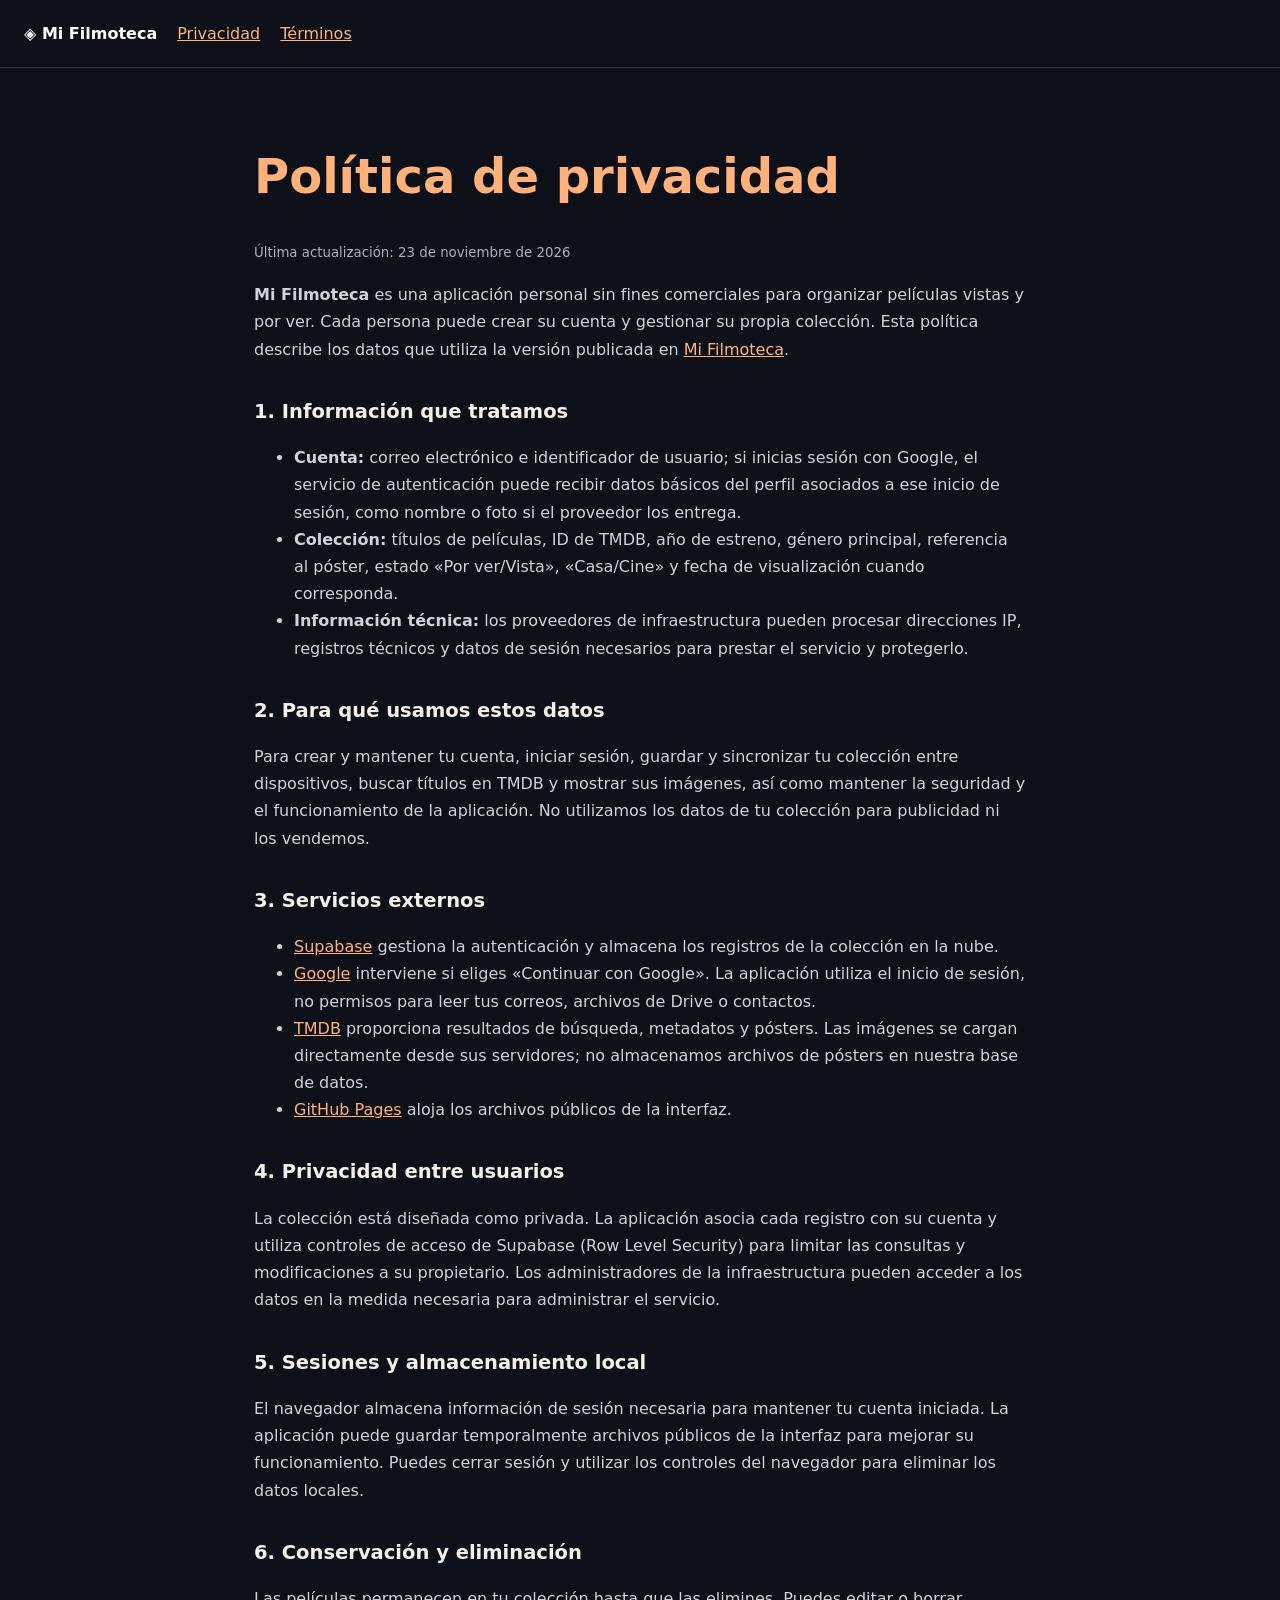
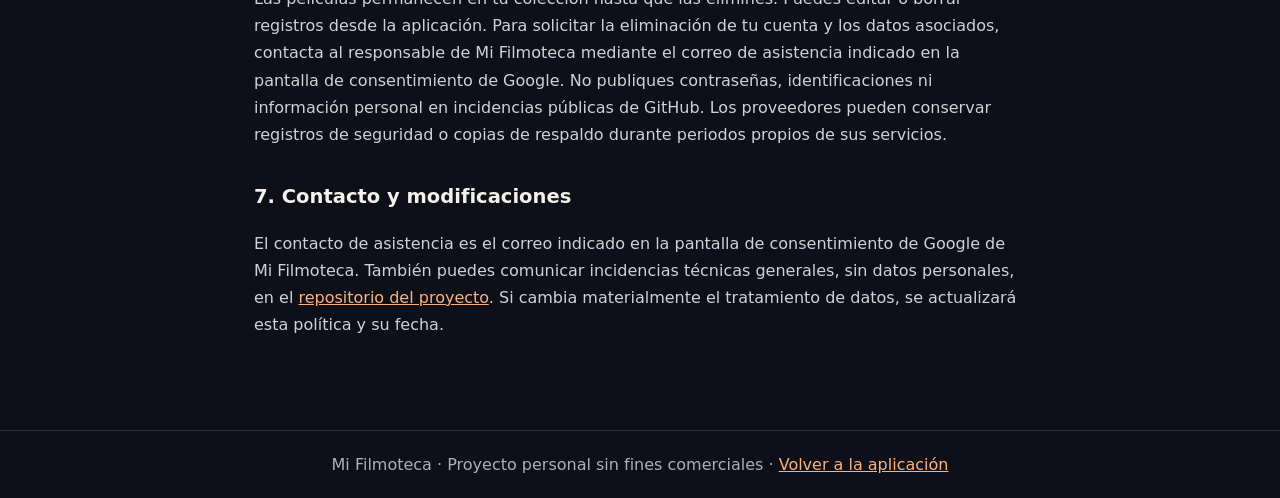
==== privacy.html @ d534a102 "Add public privacy policy for Google OAuth branding" ====
<!doctype html><html lang="es-MX"><head><meta charset="utf-8"><meta name="viewport" content="width=device-width,initial-scale=1"><title>Política de privacidad | Mi Filmoteca</title><meta name="description" content="Cómo se usa y protege la información personal en Mi Filmoteca."><style>:root{color-scheme:dark}*{box-sizing:border-box}body{margin:0;background:#0d1018;color:#f5f0e9;font:16px/1.7 system-ui,-apple-system,Segoe UI,sans-serif}main{max-width:820px;margin:auto;padding:48px 24px 76px}h1{font-size:clamp(2rem,5vw,3rem);line-height:1.2;color:#ffb17b}h2{margin-top:2rem;font-size:1.22rem}a{color:#ffb17b}p,li{color:#d0d1d9}header{border-bottom:1px solid #303440;padding:20px 24px}.brand{font-weight:800;color:#fff;text-decoration:none}small{color:#aab0bc}.nav{display:flex;gap:20px;flex-wrap:wrap}footer{padding:20px 24px;border-top:1px solid #303440;color:#aab0bc;text-align:center}</style></head><body><header><nav class="nav"><a class="brand" href="./">◈ Mi Filmoteca</a><a href="./privacy.html">Privacidad</a><a href="./terms.html">Términos</a></nav></header><main>
<h1>Política de privacidad</h1><p><small>Última actualización: 23 de noviembre de 2026</small></p>
<p><strong>Mi Filmoteca</strong> es una aplicación personal sin fines comerciales para organizar películas vistas y por ver. Cada persona puede crear su cuenta y gestionar su propia colección. Esta política describe los datos que utiliza la versión publicada en <a href="https://frijolitolol.github.io/Mi-Filmoteca/">Mi Filmoteca</a>.</p>
<h2>1. Información que tratamos</h2>
<ul><li><strong>Cuenta:</strong> correo electrónico e identificador de usuario; si inicias sesión con Google, el servicio de autenticación puede recibir datos básicos del perfil asociados a ese inicio de sesión, como nombre o foto si el proveedor los entrega.</li><li><strong>Colección:</strong> títulos de películas, ID de TMDB, año de estreno, género principal, referencia al póster, estado «Por ver/Vista», «Casa/Cine» y fecha de visualización cuando corresponda.</li><li><strong>Información técnica:</strong> los proveedores de infraestructura pueden procesar direcciones IP, registros técnicos y datos de sesión necesarios para prestar el servicio y protegerlo.</li></ul>
<h2>2. Para qué usamos estos datos</h2>
<p>Para crear y mantener tu cuenta, iniciar sesión, guardar y sincronizar tu colección entre dispositivos, buscar títulos en TMDB y mostrar sus imágenes, así como mantener la seguridad y el funcionamiento de la aplicación. No utilizamos los datos de tu colección para publicidad ni los vendemos.</p>
<h2>3. Servicios externos</h2>
<ul><li><a href="https://supabase.com/privacy">Supabase</a> gestiona la autenticación y almacena los registros de la colección en la nube.</li><li><a href="https://policies.google.com/privacy">Google</a> interviene si eliges «Continuar con Google». La aplicación utiliza el inicio de sesión, no permisos para leer tus correos, archivos de Drive o contactos.</li><li><a href="https://www.themoviedb.org/privacy-policy">TMDB</a> proporciona resultados de búsqueda, metadatos y pósters. Las imágenes se cargan directamente desde sus servidores; no almacenamos archivos de pósters en nuestra base de datos.</li><li><a href="https://docs.github.com/en/site-policy/privacy-policies/github-general-privacy-statement">GitHub Pages</a> aloja los archivos públicos de la interfaz.</li></ul>
<h2>4. Privacidad entre usuarios</h2>
<p>La colección está diseñada como privada. La aplicación asocia cada registro con su cuenta y utiliza controles de acceso de Supabase (Row Level Security) para limitar las consultas y modificaciones a su propietario. Los administradores de la infraestructura pueden acceder a los datos en la medida necesaria para administrar el servicio.</p>
<h2>5. Sesiones y almacenamiento local</h2>
<p>El navegador almacena información de sesión necesaria para mantener tu cuenta iniciada. La aplicación puede guardar temporalmente archivos públicos de la interfaz para mejorar su funcionamiento. Puedes cerrar sesión y utilizar los controles del navegador para eliminar los datos locales.</p>
<h2>6. Conservación y eliminación</h2>
<p>Las películas permanecen en tu colección hasta que las elimines. Puedes editar o borrar registros desde la aplicación. Para solicitar la eliminación de tu cuenta y los datos asociados, contacta al responsable de Mi Filmoteca mediante el correo de asistencia indicado en la pantalla de consentimiento de Google. No publiques contraseñas, identificaciones ni información personal en incidencias públicas de GitHub. Los proveedores pueden conservar registros de seguridad o copias de respaldo durante periodos propios de sus servicios.</p>
<h2>7. Contacto y modificaciones</h2>
<p>El contacto de asistencia es el correo indicado en la pantalla de consentimiento de Google de Mi Filmoteca. También puedes comunicar incidencias técnicas generales, sin datos personales, en el <a href="https://github.com/FrijolitoLOL/Mi-Filmoteca/issues">repositorio del proyecto</a>. Si cambia materialmente el tratamiento de datos, se actualizará esta política y su fecha.</p></main><footer>Mi Filmoteca · Proyecto personal sin fines comerciales · <a href="./">Volver a la aplicación</a></footer></body></html>
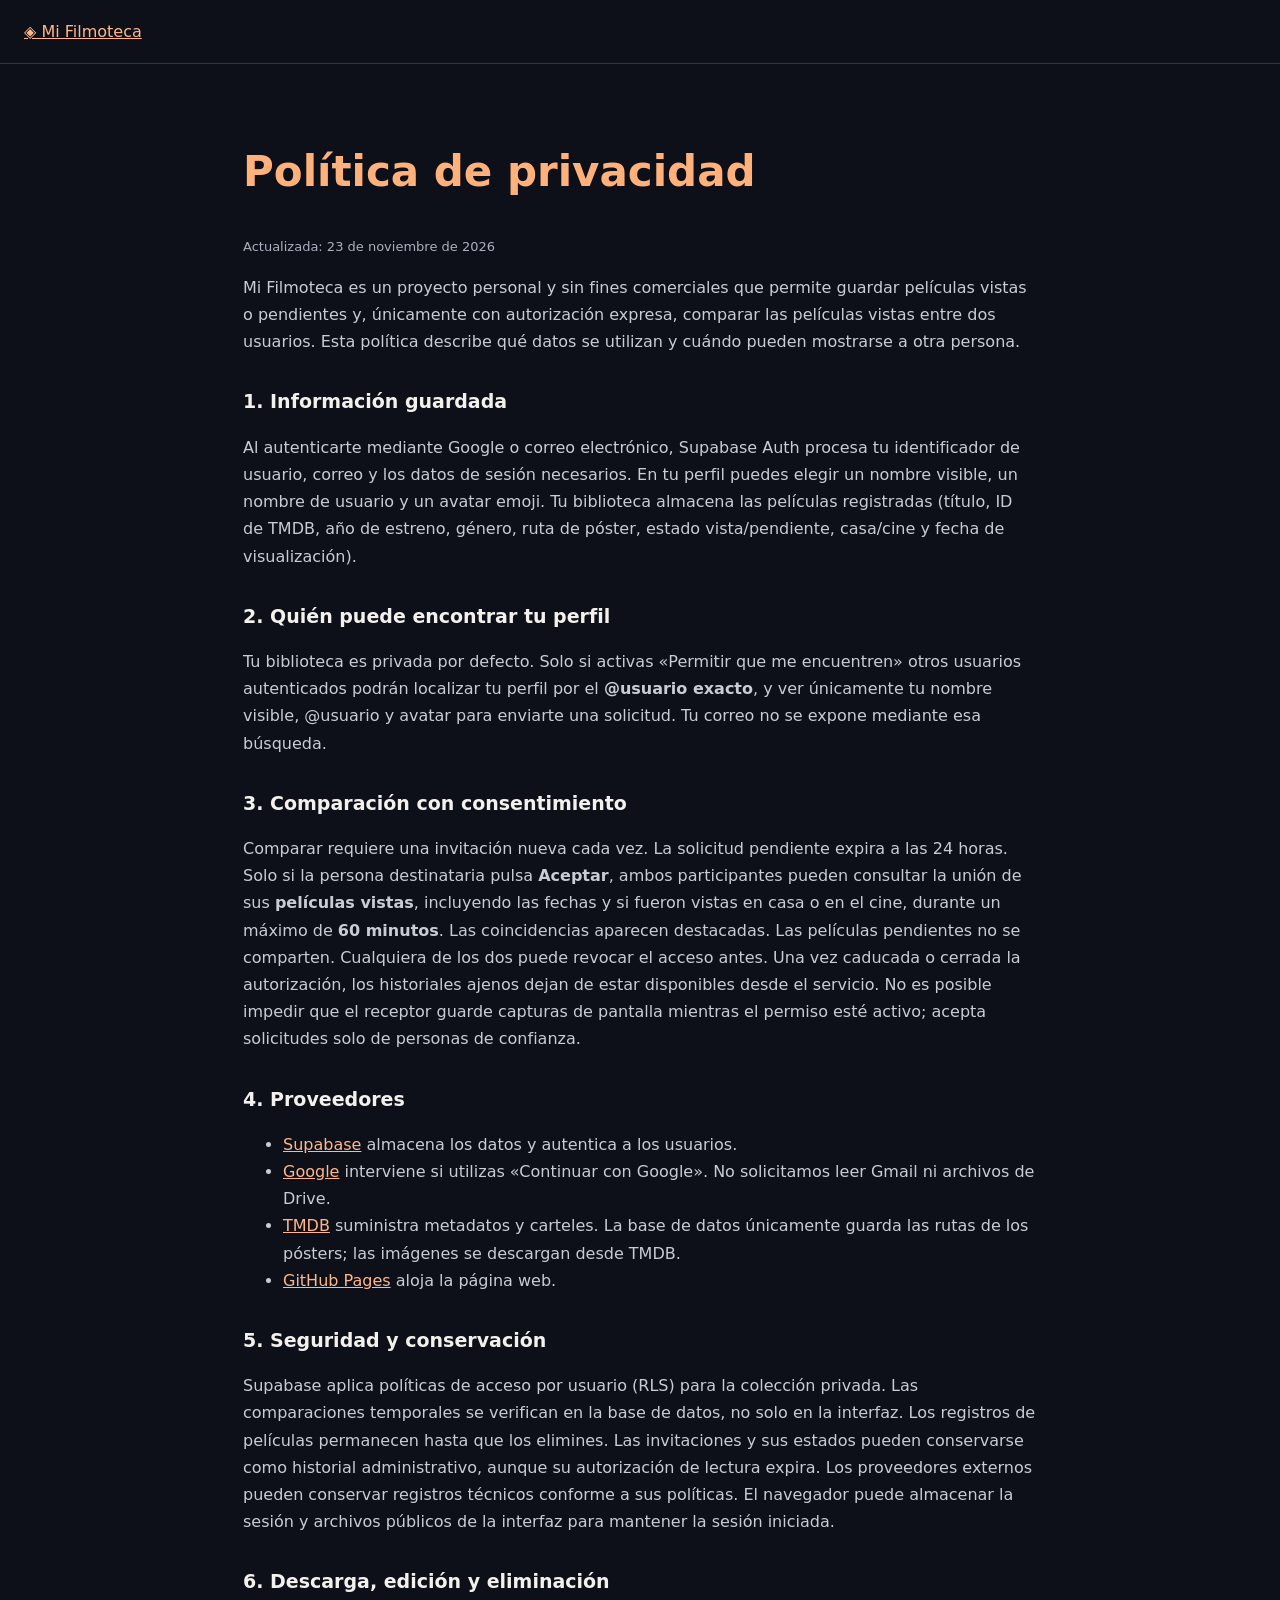
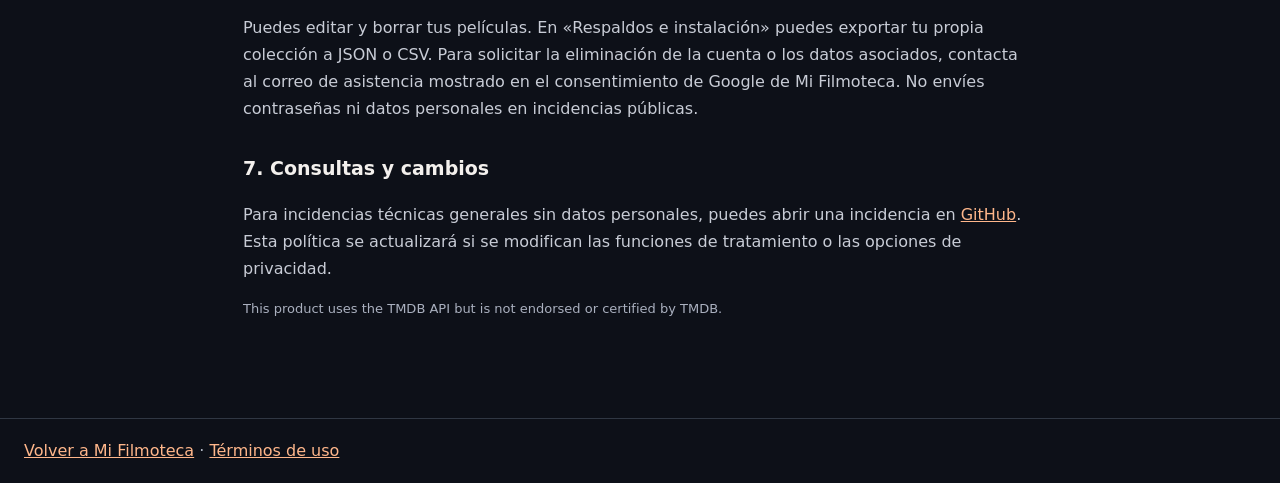
==== commit 7c637bad: "Mi Filmoteca 6: update privacy.html" ====
--- a/privacy.html
+++ b/privacy.html
@@ -1,17 +1,8 @@
-<!doctype html><html lang="es-MX"><head><meta charset="utf-8"><meta name="viewport" content="width=device-width,initial-scale=1"><title>Política de privacidad | Mi Filmoteca</title><meta name="description" content="Cómo se usa y protege la información personal en Mi Filmoteca."><style>:root{color-scheme:dark}*{box-sizing:border-box}body{margin:0;background:#0d1018;color:#f5f0e9;font:16px/1.7 system-ui,-apple-system,Segoe UI,sans-serif}main{max-width:820px;margin:auto;padding:48px 24px 76px}h1{font-size:clamp(2rem,5vw,3rem);line-height:1.2;color:#ffb17b}h2{margin-top:2rem;font-size:1.22rem}a{color:#ffb17b}p,li{color:#d0d1d9}header{border-bottom:1px solid #303440;padding:20px 24px}.brand{font-weight:800;color:#fff;text-decoration:none}small{color:#aab0bc}.nav{display:flex;gap:20px;flex-wrap:wrap}footer{padding:20px 24px;border-top:1px solid #303440;color:#aab0bc;text-align:center}</style></head><body><header><nav class="nav"><a class="brand" href="./">◈ Mi Filmoteca</a><a href="./privacy.html">Privacidad</a><a href="./terms.html">Términos</a></nav></header><main>
-<h1>Política de privacidad</h1><p><small>Última actualización: 23 de noviembre de 2026</small></p>
-<p><strong>Mi Filmoteca</strong> es una aplicación personal sin fines comerciales para organizar películas vistas y por ver. Cada persona puede crear su cuenta y gestionar su propia colección. Esta política describe los datos que utiliza la versión publicada en <a href="https://frijolitolol.github.io/Mi-Filmoteca/">Mi Filmoteca</a>.</p>
-<h2>1. Información que tratamos</h2>
-<ul><li><strong>Cuenta:</strong> correo electrónico e identificador de usuario; si inicias sesión con Google, el servicio de autenticación puede recibir datos básicos del perfil asociados a ese inicio de sesión, como nombre o foto si el proveedor los entrega.</li><li><strong>Colección:</strong> títulos de películas, ID de TMDB, año de estreno, género principal, referencia al póster, estado «Por ver/Vista», «Casa/Cine» y fecha de visualización cuando corresponda.</li><li><strong>Información técnica:</strong> los proveedores de infraestructura pueden procesar direcciones IP, registros técnicos y datos de sesión necesarios para prestar el servicio y protegerlo.</li></ul>
-<h2>2. Para qué usamos estos datos</h2>
-<p>Para crear y mantener tu cuenta, iniciar sesión, guardar y sincronizar tu colección entre dispositivos, buscar títulos en TMDB y mostrar sus imágenes, así como mantener la seguridad y el funcionamiento de la aplicación. No utilizamos los datos de tu colección para publicidad ni los vendemos.</p>
-<h2>3. Servicios externos</h2>
-<ul><li><a href="https://supabase.com/privacy">Supabase</a> gestiona la autenticación y almacena los registros de la colección en la nube.</li><li><a href="https://policies.google.com/privacy">Google</a> interviene si eliges «Continuar con Google». La aplicación utiliza el inicio de sesión, no permisos para leer tus correos, archivos de Drive o contactos.</li><li><a href="https://www.themoviedb.org/privacy-policy">TMDB</a> proporciona resultados de búsqueda, metadatos y pósters. Las imágenes se cargan directamente desde sus servidores; no almacenamos archivos de pósters en nuestra base de datos.</li><li><a href="https://docs.github.com/en/site-policy/privacy-policies/github-general-privacy-statement">GitHub Pages</a> aloja los archivos públicos de la interfaz.</li></ul>
-<h2>4. Privacidad entre usuarios</h2>
-<p>La colección está diseñada como privada. La aplicación asocia cada registro con su cuenta y utiliza controles de acceso de Supabase (Row Level Security) para limitar las consultas y modificaciones a su propietario. Los administradores de la infraestructura pueden acceder a los datos en la medida necesaria para administrar el servicio.</p>
-<h2>5. Sesiones y almacenamiento local</h2>
-<p>El navegador almacena información de sesión necesaria para mantener tu cuenta iniciada. La aplicación puede guardar temporalmente archivos públicos de la interfaz para mejorar su funcionamiento. Puedes cerrar sesión y utilizar los controles del navegador para eliminar los datos locales.</p>
-<h2>6. Conservación y eliminación</h2>
-<p>Las películas permanecen en tu colección hasta que las elimines. Puedes editar o borrar registros desde la aplicación. Para solicitar la eliminación de tu cuenta y los datos asociados, contacta al responsable de Mi Filmoteca mediante el correo de asistencia indicado en la pantalla de consentimiento de Google. No publiques contraseñas, identificaciones ni información personal en incidencias públicas de GitHub. Los proveedores pueden conservar registros de seguridad o copias de respaldo durante periodos propios de sus servicios.</p>
-<h2>7. Contacto y modificaciones</h2>
-<p>El contacto de asistencia es el correo indicado en la pantalla de consentimiento de Google de Mi Filmoteca. También puedes comunicar incidencias técnicas generales, sin datos personales, en el <a href="https://github.com/FrijolitoLOL/Mi-Filmoteca/issues">repositorio del proyecto</a>. Si cambia materialmente el tratamiento de datos, se actualizará esta política y su fecha.</p></main><footer>Mi Filmoteca · Proyecto personal sin fines comerciales · <a href="./">Volver a la aplicación</a></footer></body></html>+<!doctype html><html lang="es-MX"><head><meta charset="utf-8"><meta name="viewport" content="width=device-width,initial-scale=1"><meta name="description" content="Política de privacidad de Mi Filmoteca"><title>Política de privacidad | Mi Filmoteca</title><style>:root{color-scheme:dark}*{box-sizing:border-box}body{margin:0;background:#0d1018;color:#f3f0ed;font:16px/1.7 system-ui,-apple-system,Segoe UI,sans-serif}header,footer{padding:18px 24px;border-bottom:1px solid #303743}footer{border:0;border-top:1px solid #303743;color:#aeb5c2}main{max-width:840px;margin:auto;padding:44px 23px 85px}h1{color:#ffb17b;font-size:clamp(30px,5vw,42px)}h2{margin-top:30px;font-size:19px}p,li{color:#c8ccd6}a{color:#ffb78b}.small{color:#aab0bf;font-size:13px}</style></head><body><header><a href="./">◈ Mi Filmoteca</a></header><main><h1>Política de privacidad</h1><p class="small">Actualizada: 23 de noviembre de 2026</p><p>Mi Filmoteca es un proyecto personal y sin fines comerciales que permite guardar películas vistas o pendientes y, únicamente con autorización expresa, comparar las películas vistas entre dos usuarios. Esta política describe qué datos se utilizan y cuándo pueden mostrarse a otra persona.</p>
+<h2>1. Información guardada</h2><p>Al autenticarte mediante Google o correo electrónico, Supabase Auth procesa tu identificador de usuario, correo y los datos de sesión necesarios. En tu perfil puedes elegir un nombre visible, un nombre de usuario y un avatar emoji. Tu biblioteca almacena las películas registradas (título, ID de TMDB, año de estreno, género, ruta de póster, estado vista/pendiente, casa/cine y fecha de visualización).</p>
+<h2>2. Quién puede encontrar tu perfil</h2><p>Tu biblioteca es privada por defecto. Solo si activas «Permitir que me encuentren» otros usuarios autenticados podrán localizar tu perfil por el <strong>@usuario exacto</strong>, y ver únicamente tu nombre visible, @usuario y avatar para enviarte una solicitud. Tu correo no se expone mediante esa búsqueda.</p>
+<h2>3. Comparación con consentimiento</h2><p>Comparar requiere una invitación nueva cada vez. La solicitud pendiente expira a las 24 horas. Solo si la persona destinataria pulsa <strong>Aceptar</strong>, ambos participantes pueden consultar la unión de sus <strong>películas vistas</strong>, incluyendo las fechas y si fueron vistas en casa o en el cine, durante un máximo de <strong>60 minutos</strong>. Las coincidencias aparecen destacadas. Las películas pendientes no se comparten. Cualquiera de los dos puede revocar el acceso antes. Una vez caducada o cerrada la autorización, los historiales ajenos dejan de estar disponibles desde el servicio. No es posible impedir que el receptor guarde capturas de pantalla mientras el permiso esté activo; acepta solicitudes solo de personas de confianza.</p>
+<h2>4. Proveedores</h2><ul><li><a href="https://supabase.com/privacy">Supabase</a> almacena los datos y autentica a los usuarios.</li><li><a href="https://policies.google.com/privacy">Google</a> interviene si utilizas «Continuar con Google». No solicitamos leer Gmail ni archivos de Drive.</li><li><a href="https://www.themoviedb.org/privacy-policy">TMDB</a> suministra metadatos y carteles. La base de datos únicamente guarda las rutas de los pósters; las imágenes se descargan desde TMDB.</li><li><a href="https://docs.github.com/en/site-policy/privacy-policies/github-general-privacy-statement">GitHub Pages</a> aloja la página web.</li></ul>
+<h2>5. Seguridad y conservación</h2><p>Supabase aplica políticas de acceso por usuario (RLS) para la colección privada. Las comparaciones temporales se verifican en la base de datos, no solo en la interfaz. Los registros de películas permanecen hasta que los elimines. Las invitaciones y sus estados pueden conservarse como historial administrativo, aunque su autorización de lectura expira. Los proveedores externos pueden conservar registros técnicos conforme a sus políticas. El navegador puede almacenar la sesión y archivos públicos de la interfaz para mantener la sesión iniciada.</p>
+<h2>6. Descarga, edición y eliminación</h2><p>Puedes editar y borrar tus películas. En «Respaldos e instalación» puedes exportar tu propia colección a JSON o CSV. Para solicitar la eliminación de la cuenta o los datos asociados, contacta al correo de asistencia mostrado en el consentimiento de Google de Mi Filmoteca. No envíes contraseñas ni datos personales en incidencias públicas.</p>
+<h2>7. Consultas y cambios</h2><p>Para incidencias técnicas generales sin datos personales, puedes abrir una incidencia en <a href="https://github.com/FrijolitoLOL/Mi-Filmoteca/issues">GitHub</a>. Esta política se actualizará si se modifican las funciones de tratamiento o las opciones de privacidad.</p><p class="small">This product uses the TMDB API but is not endorsed or certified by TMDB.</p></main><footer><a href="./">Volver a Mi Filmoteca</a> · <a href="./terms.html">Términos de uso</a></footer></body></html>
